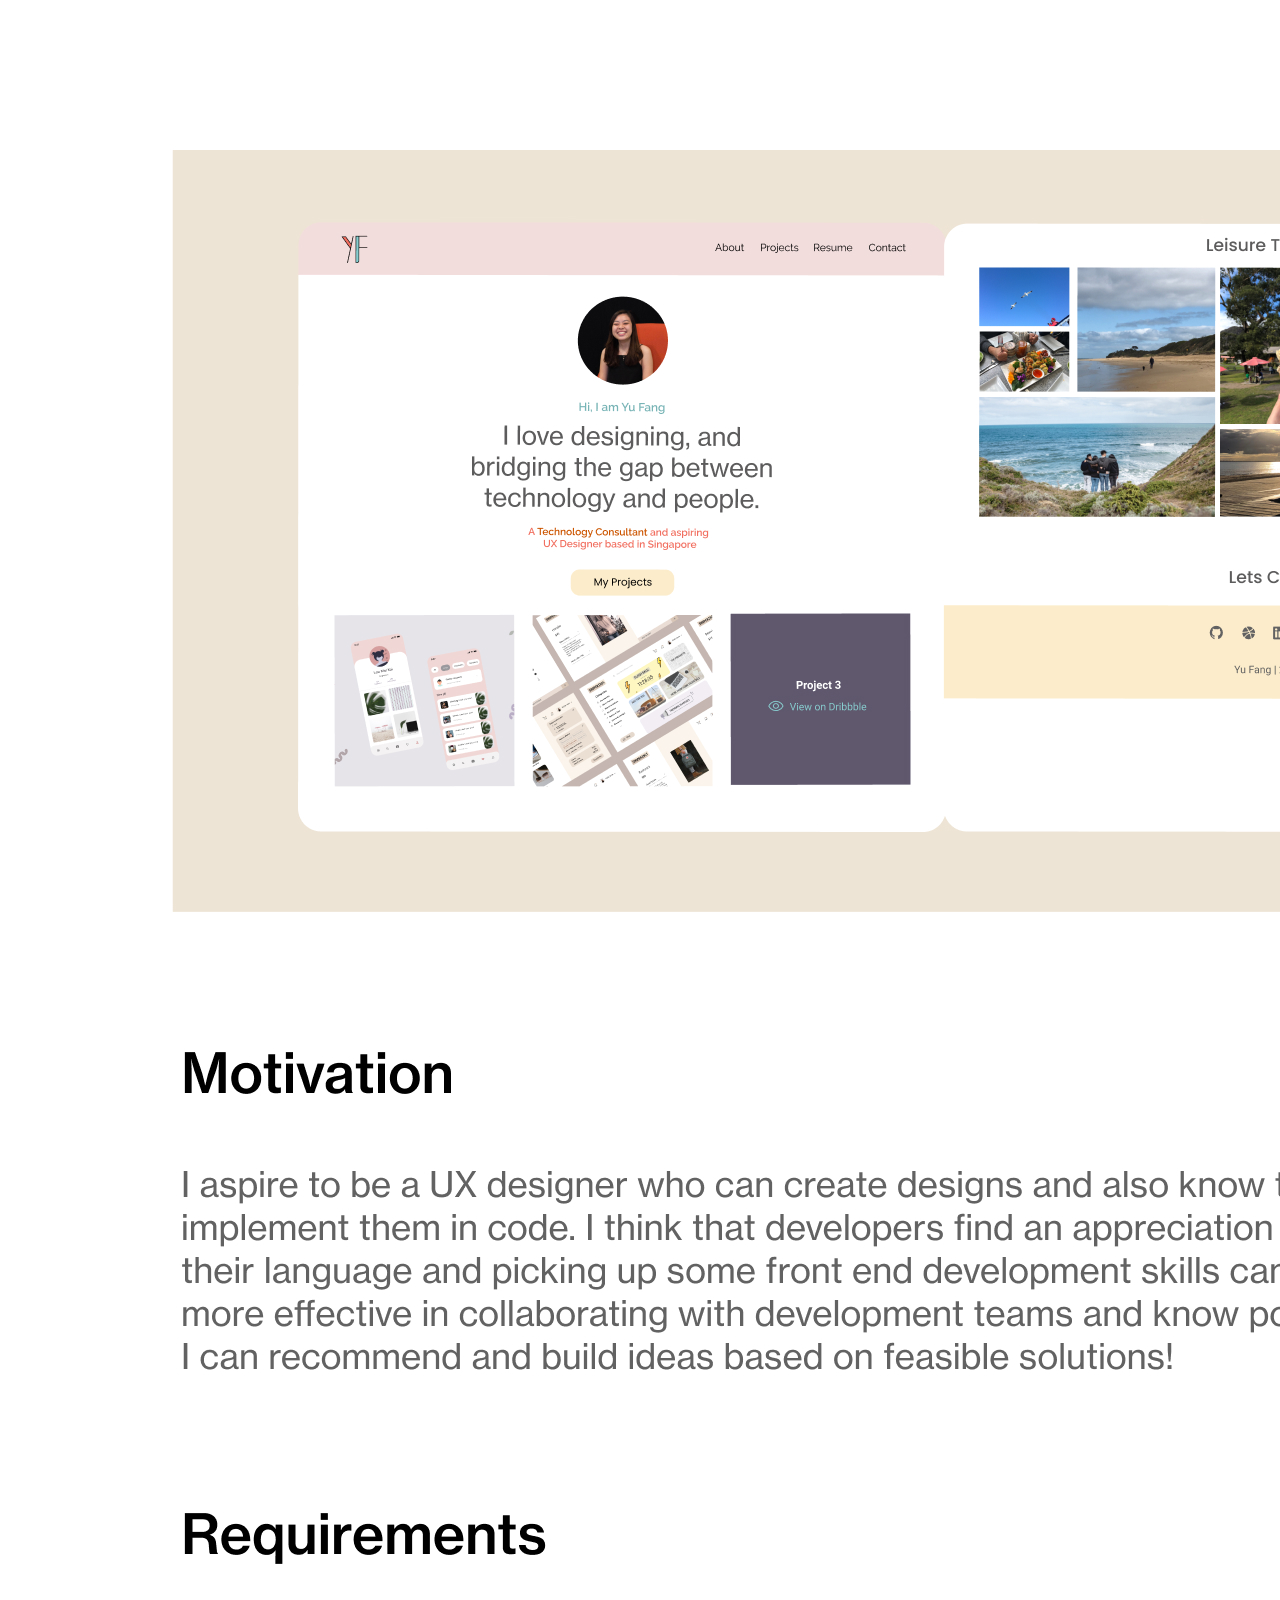
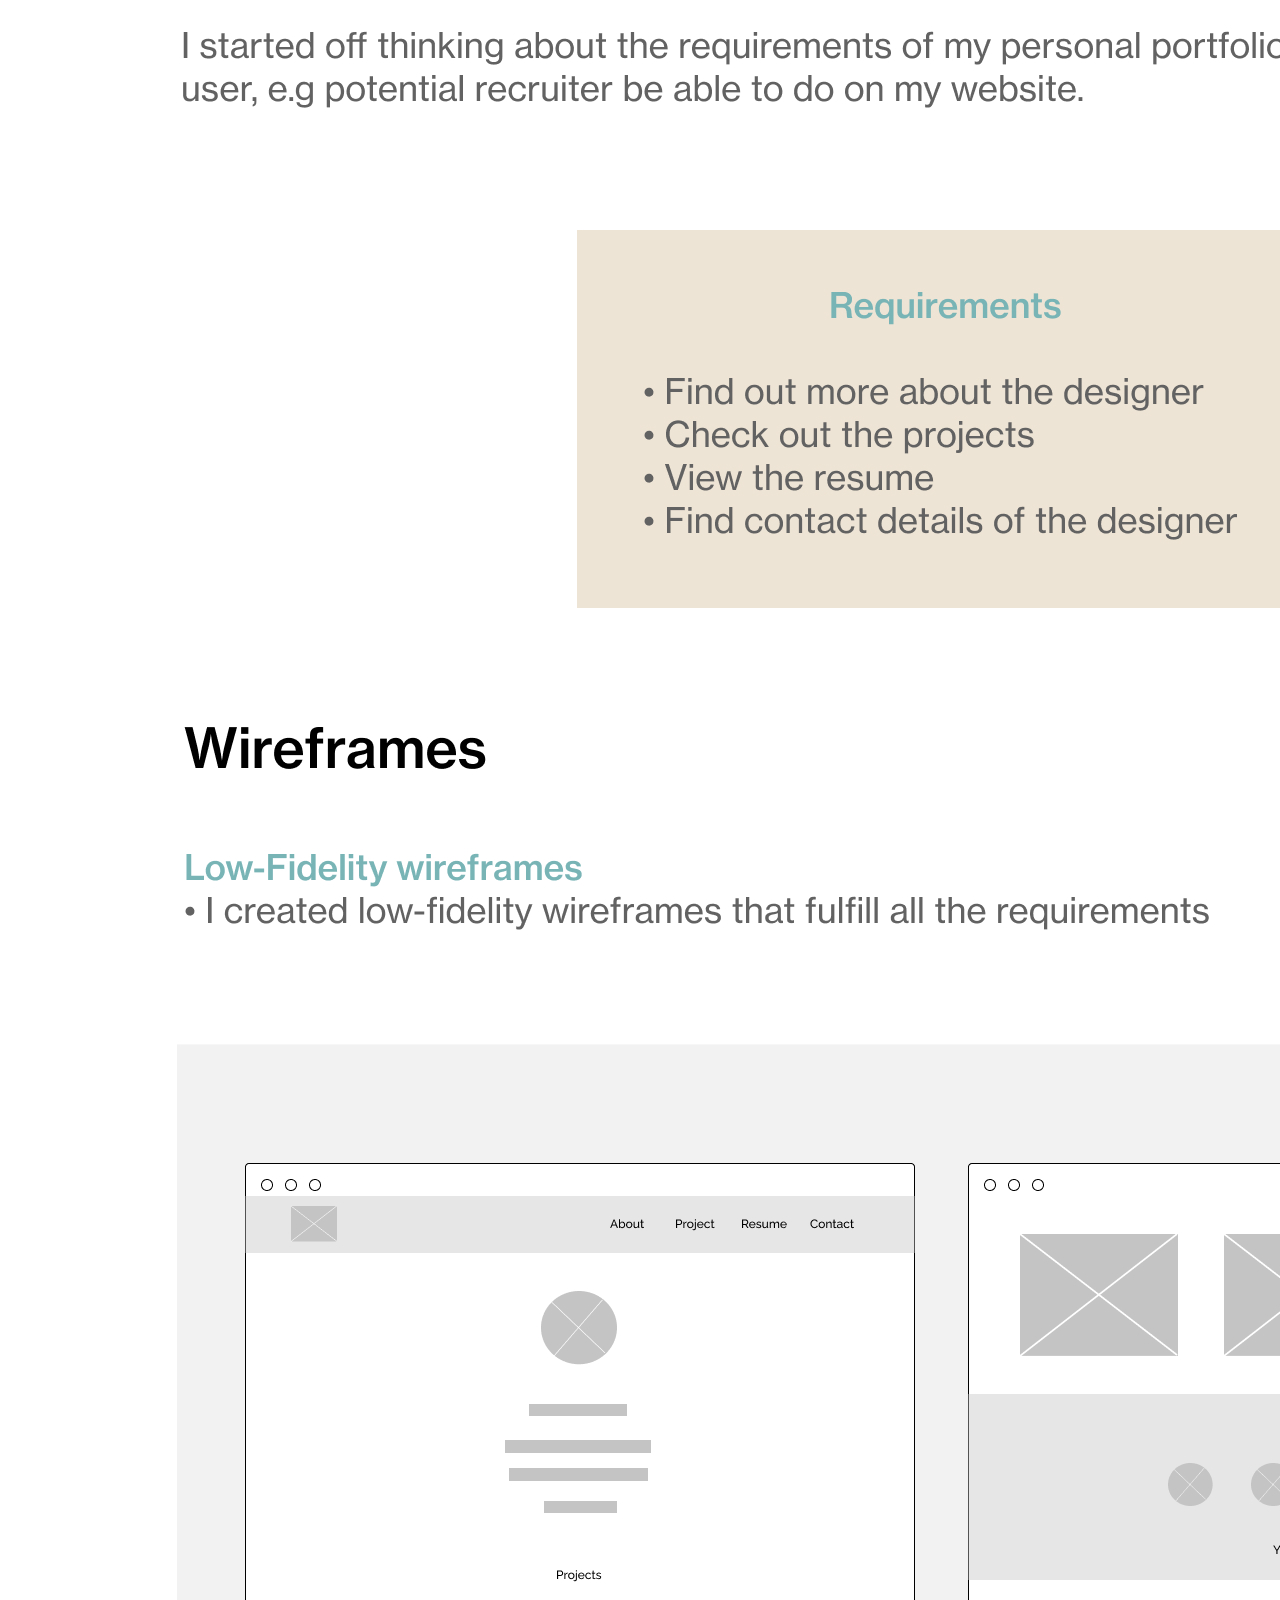
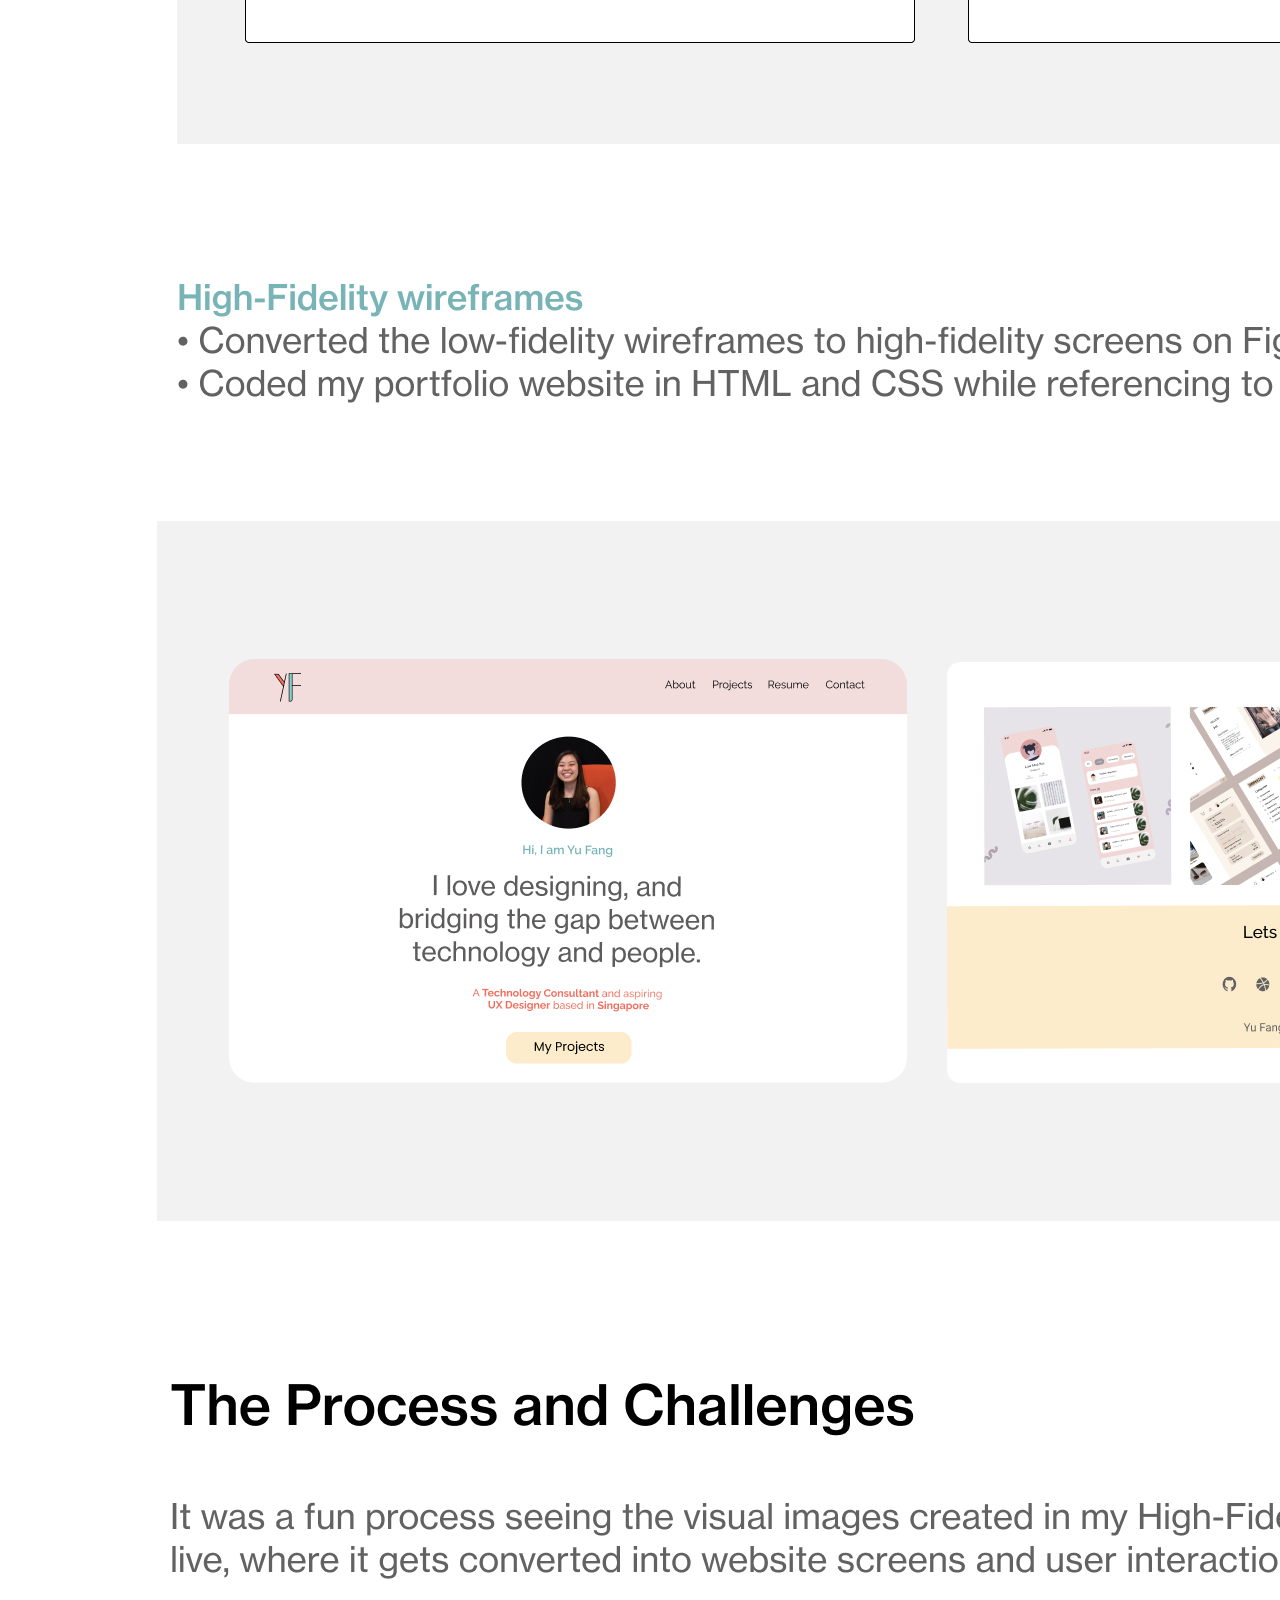
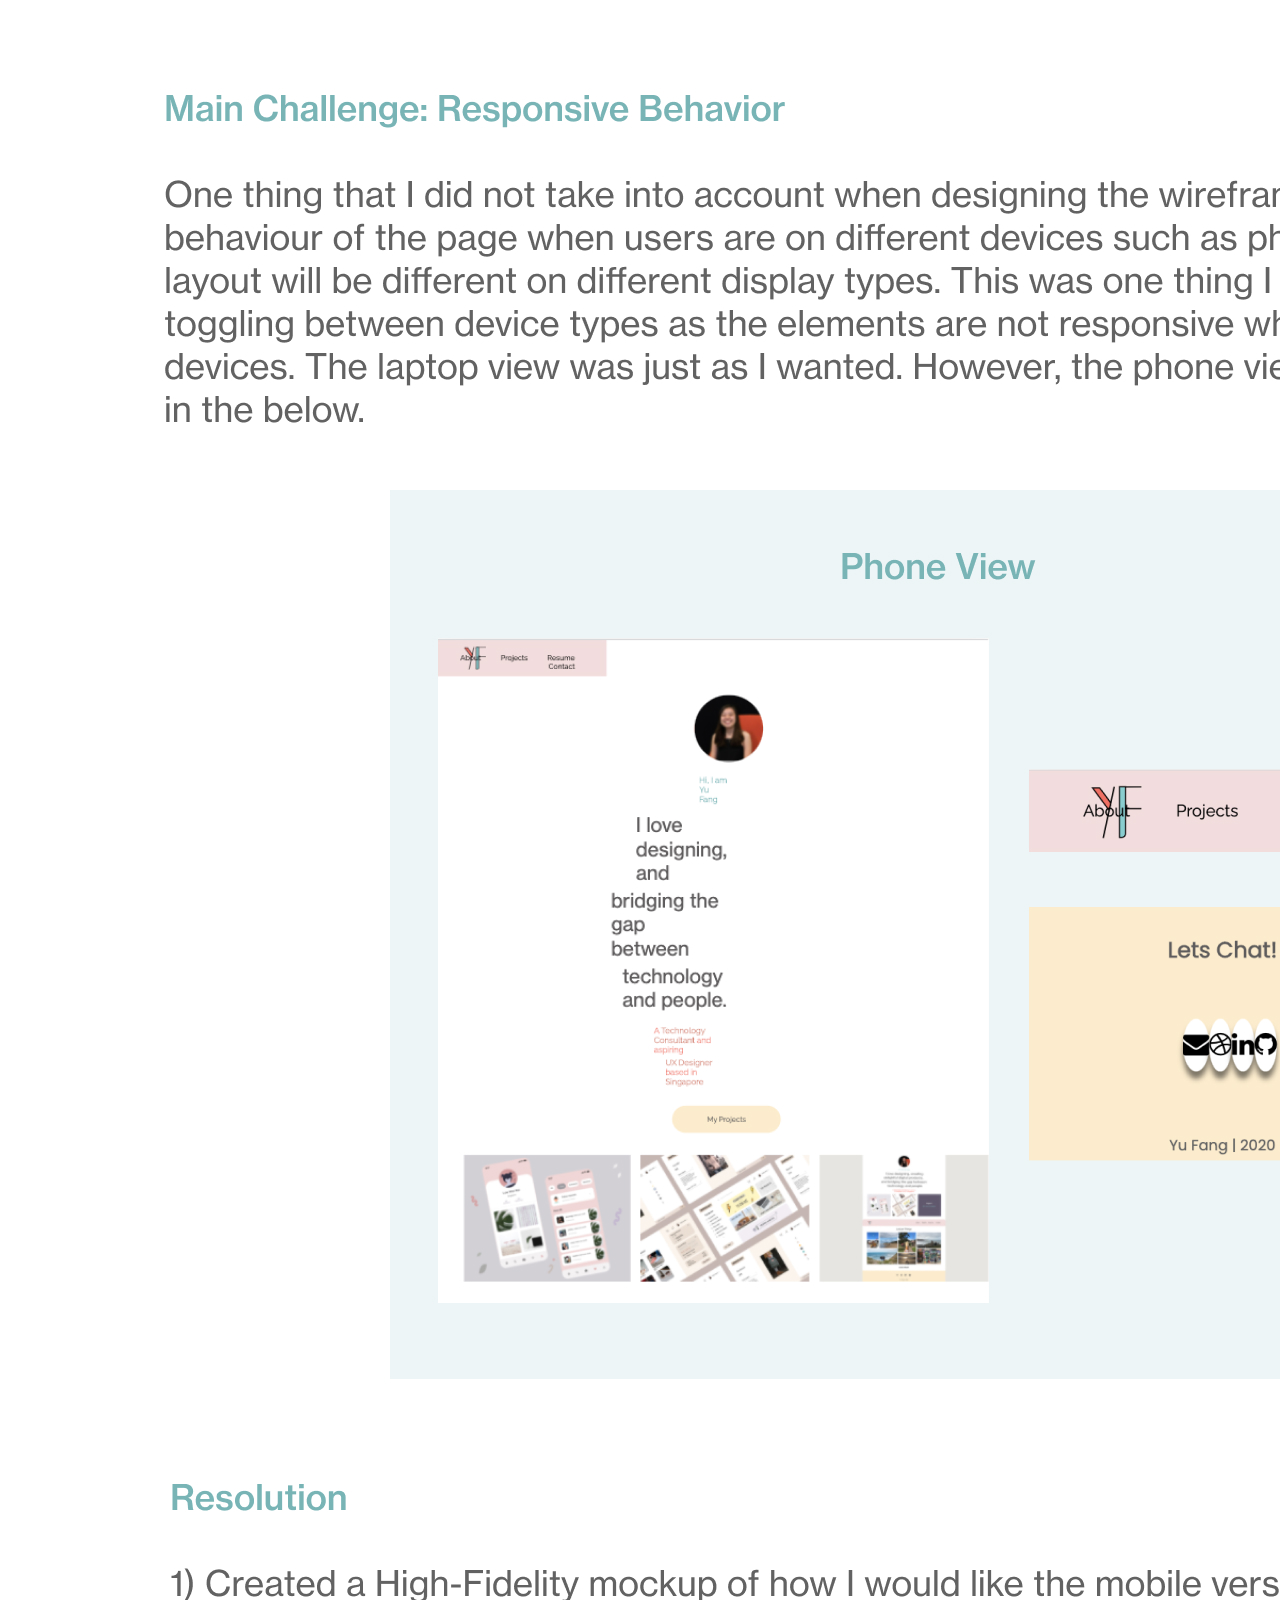
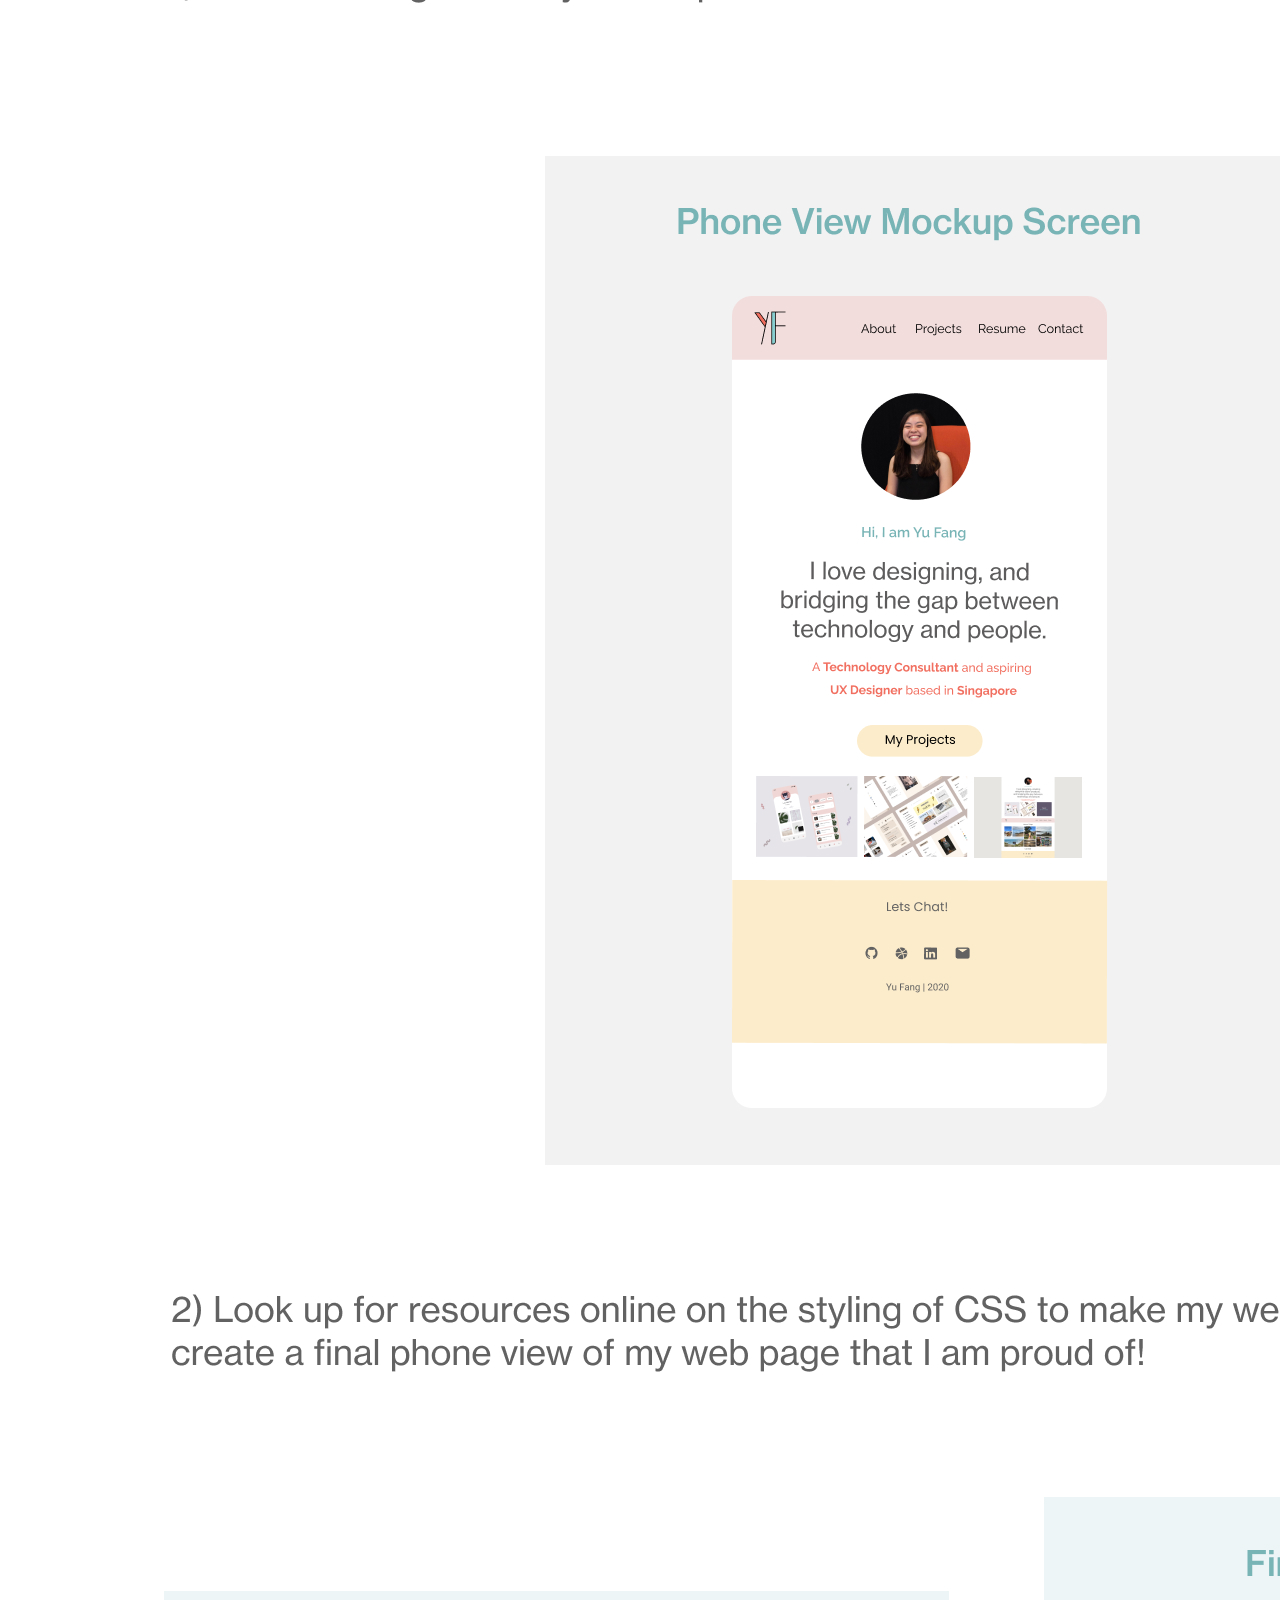
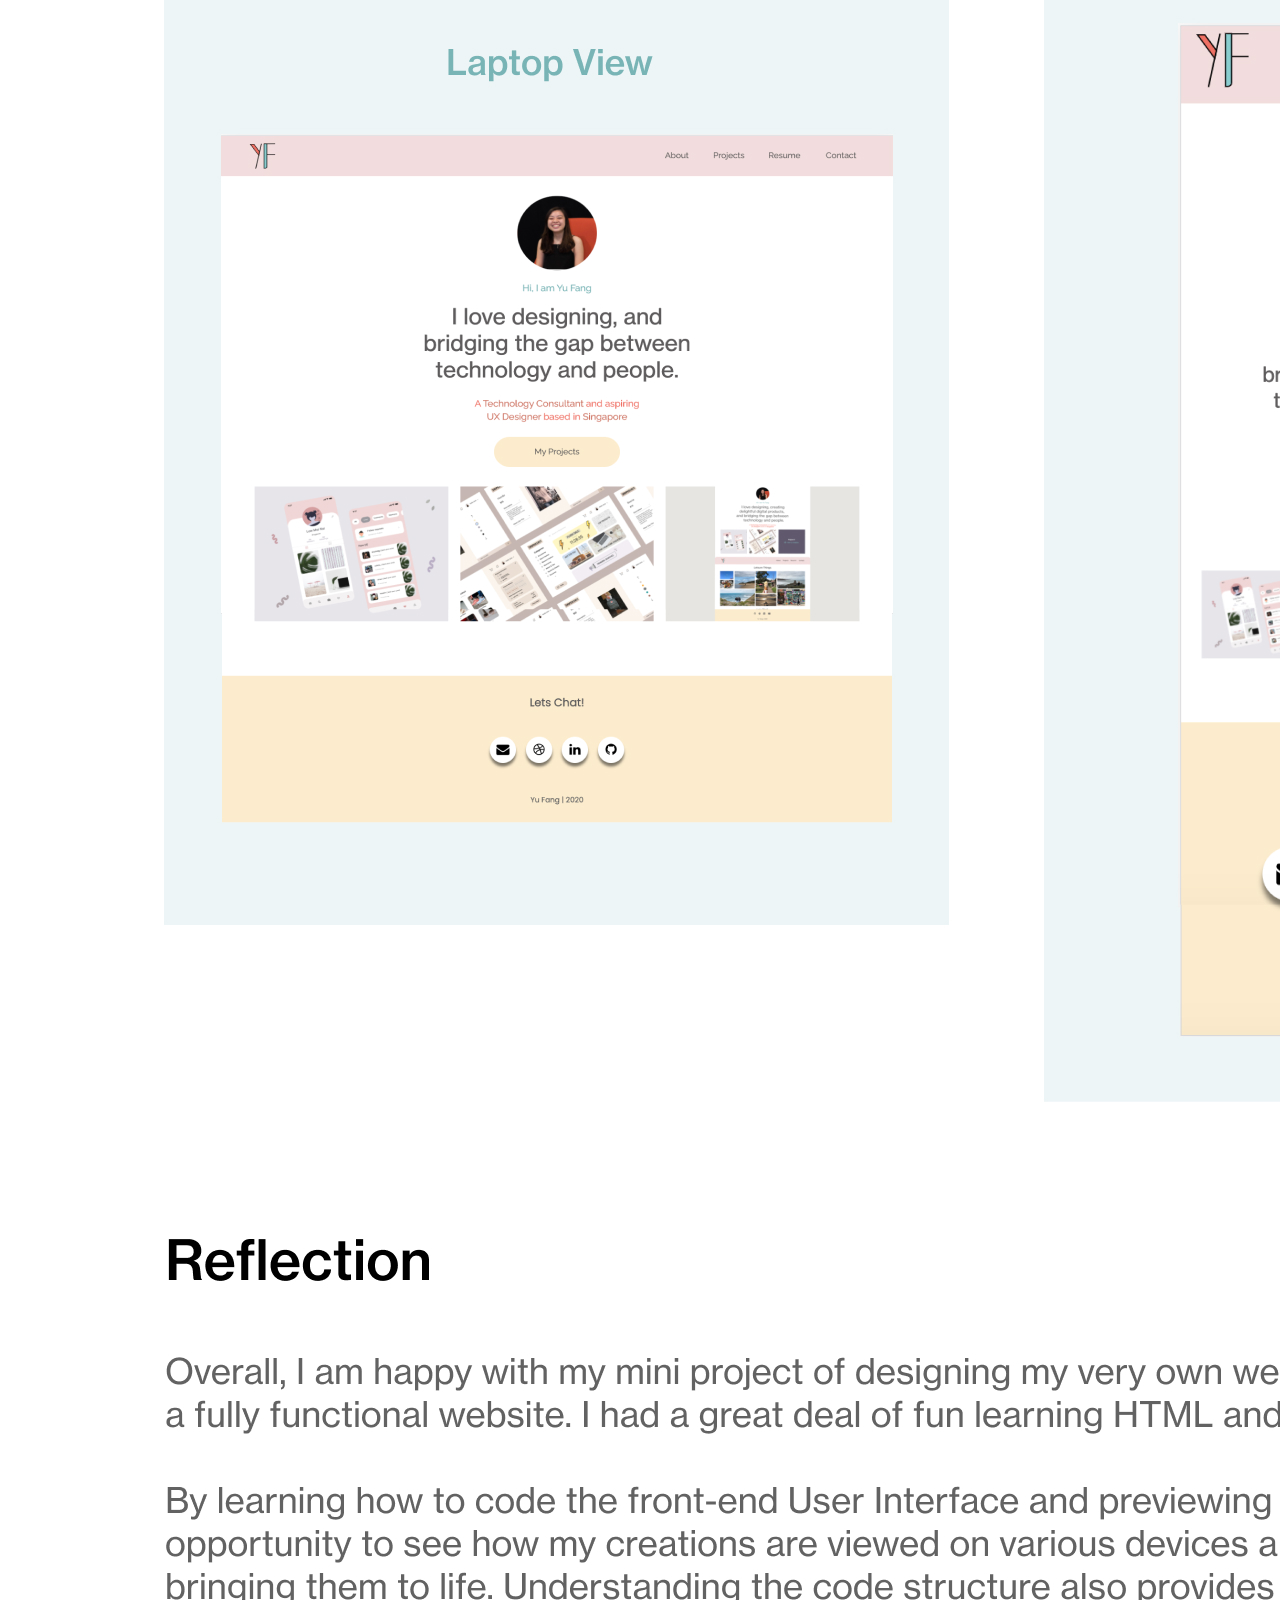
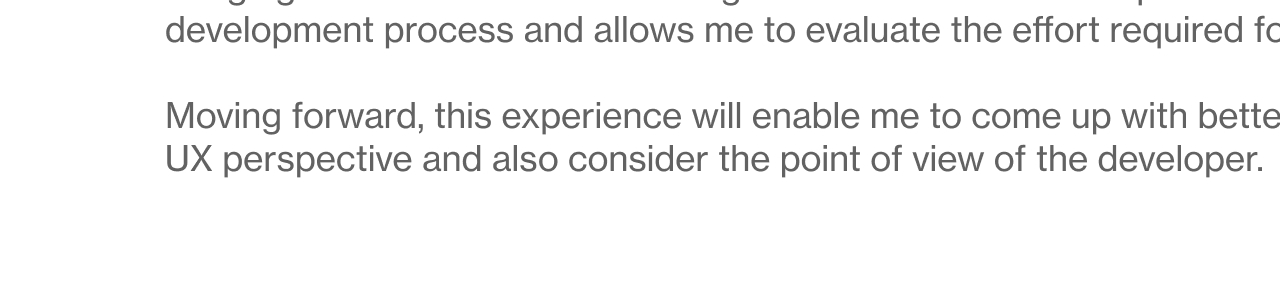
==== Portfolioproject/index.html @ fab6871f "Add files via upload" ====
<!DOCTYPE html>
<html>
  <head>
    <title>Center an Image using text align center</title>
    <style>
      .portproj-container {
        text-align: center;
      }
    

    </style>
  </head>
  <body>
    <div class="portproj-container"> <!-- Block parent element -->
      <img src="Portfoliodescp.jpg">
      
    </div>
  </body>
</html>
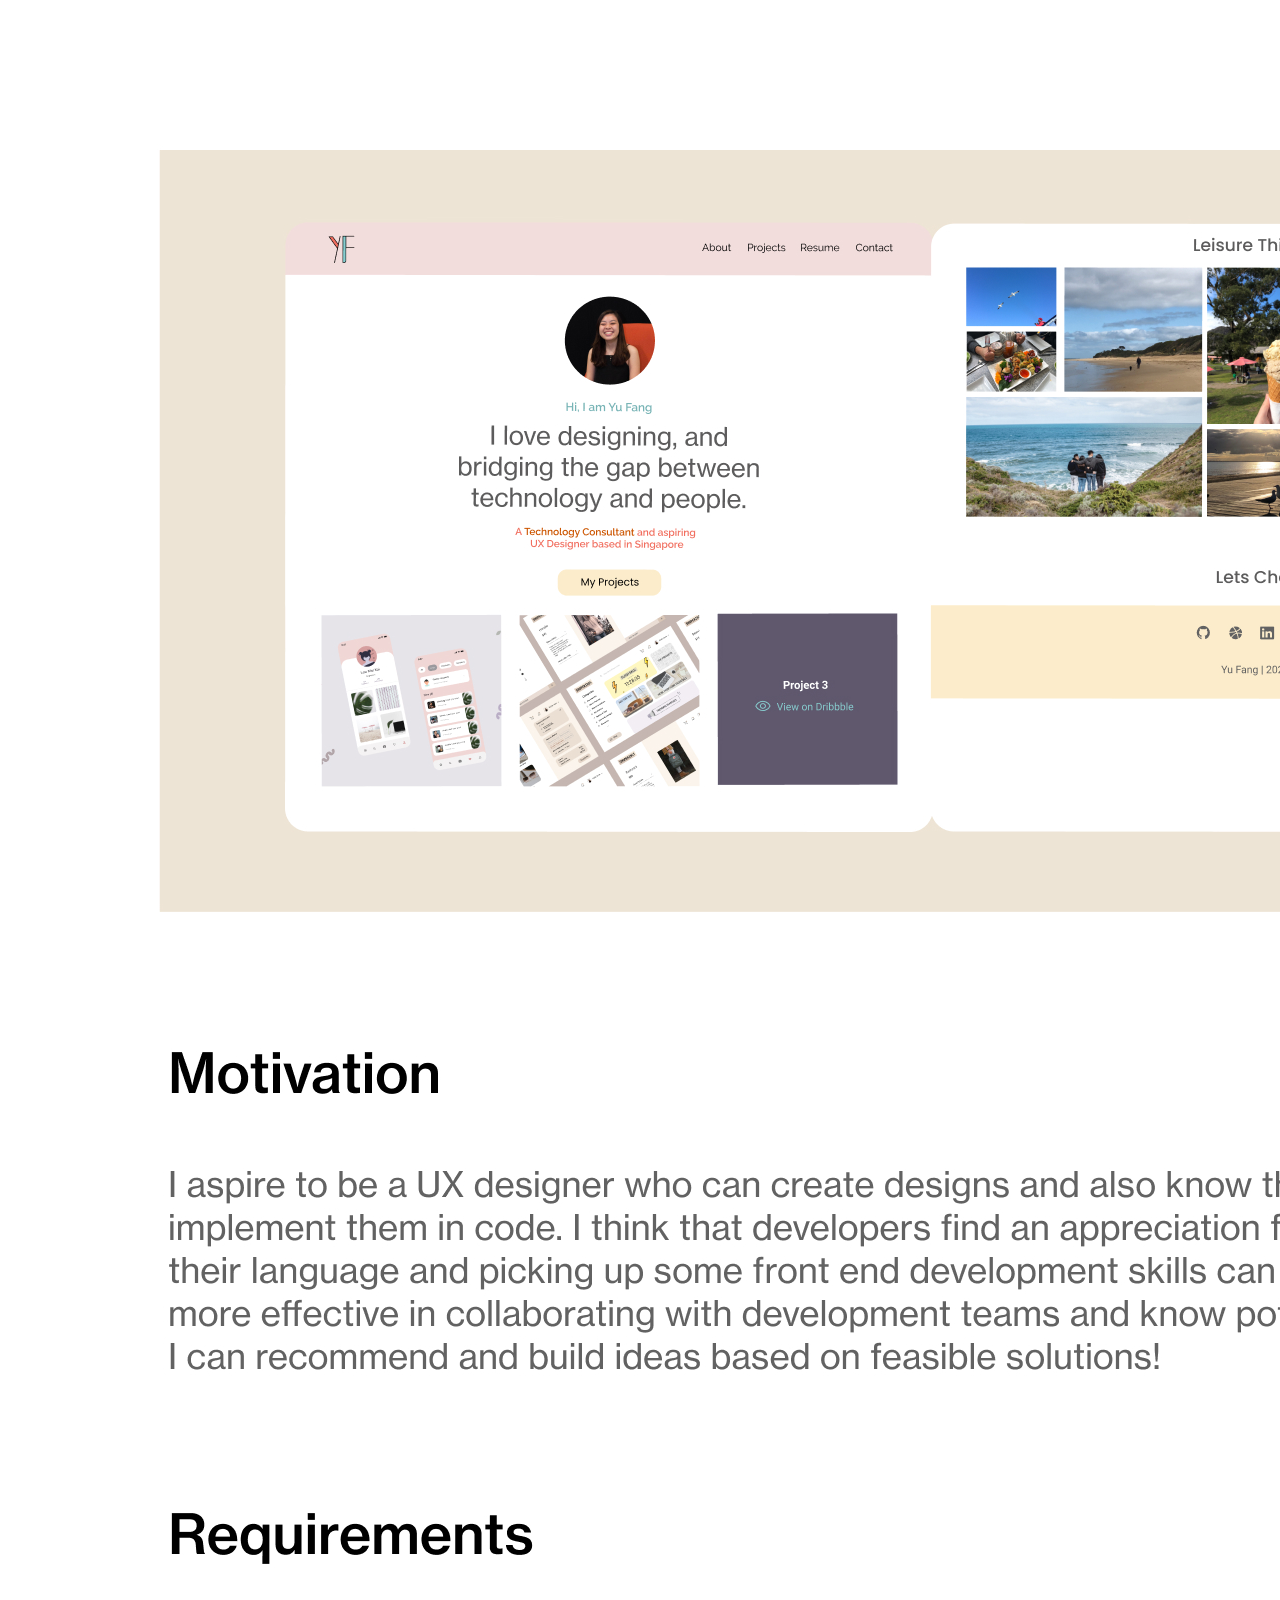
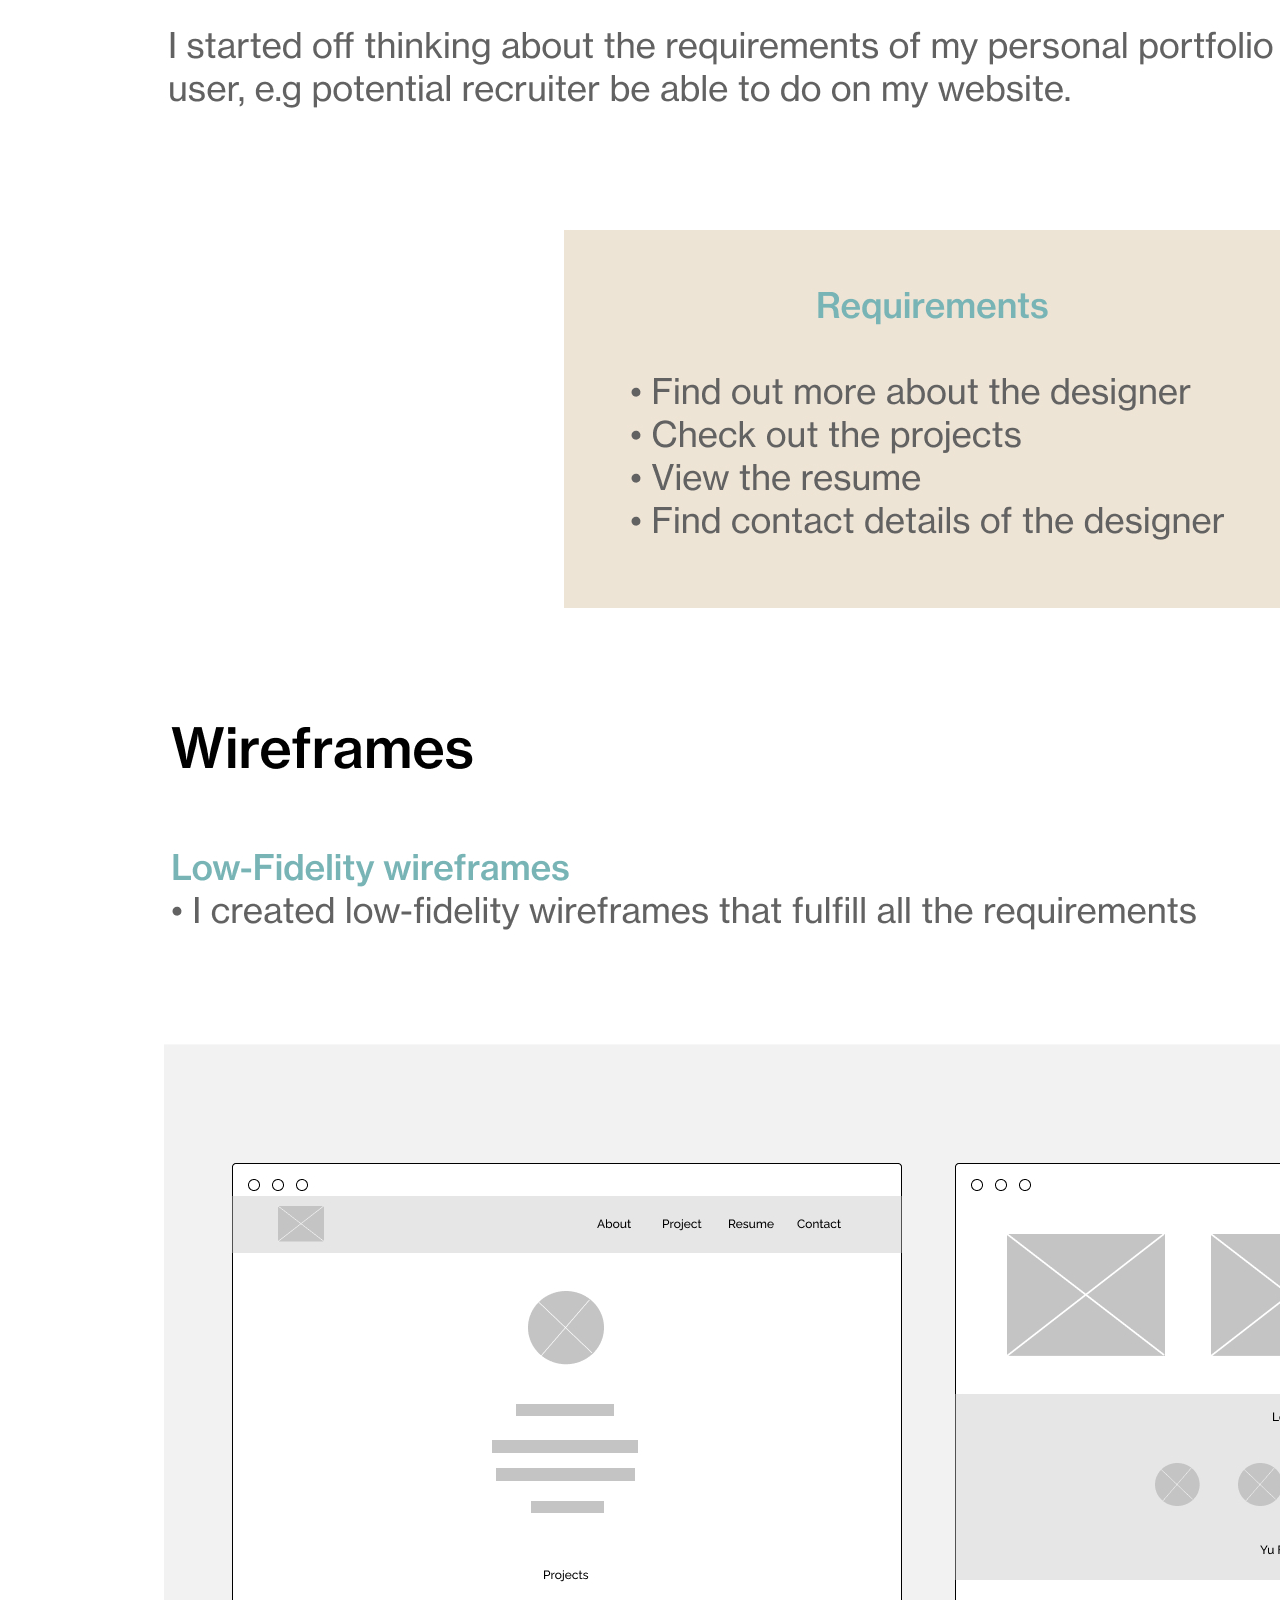
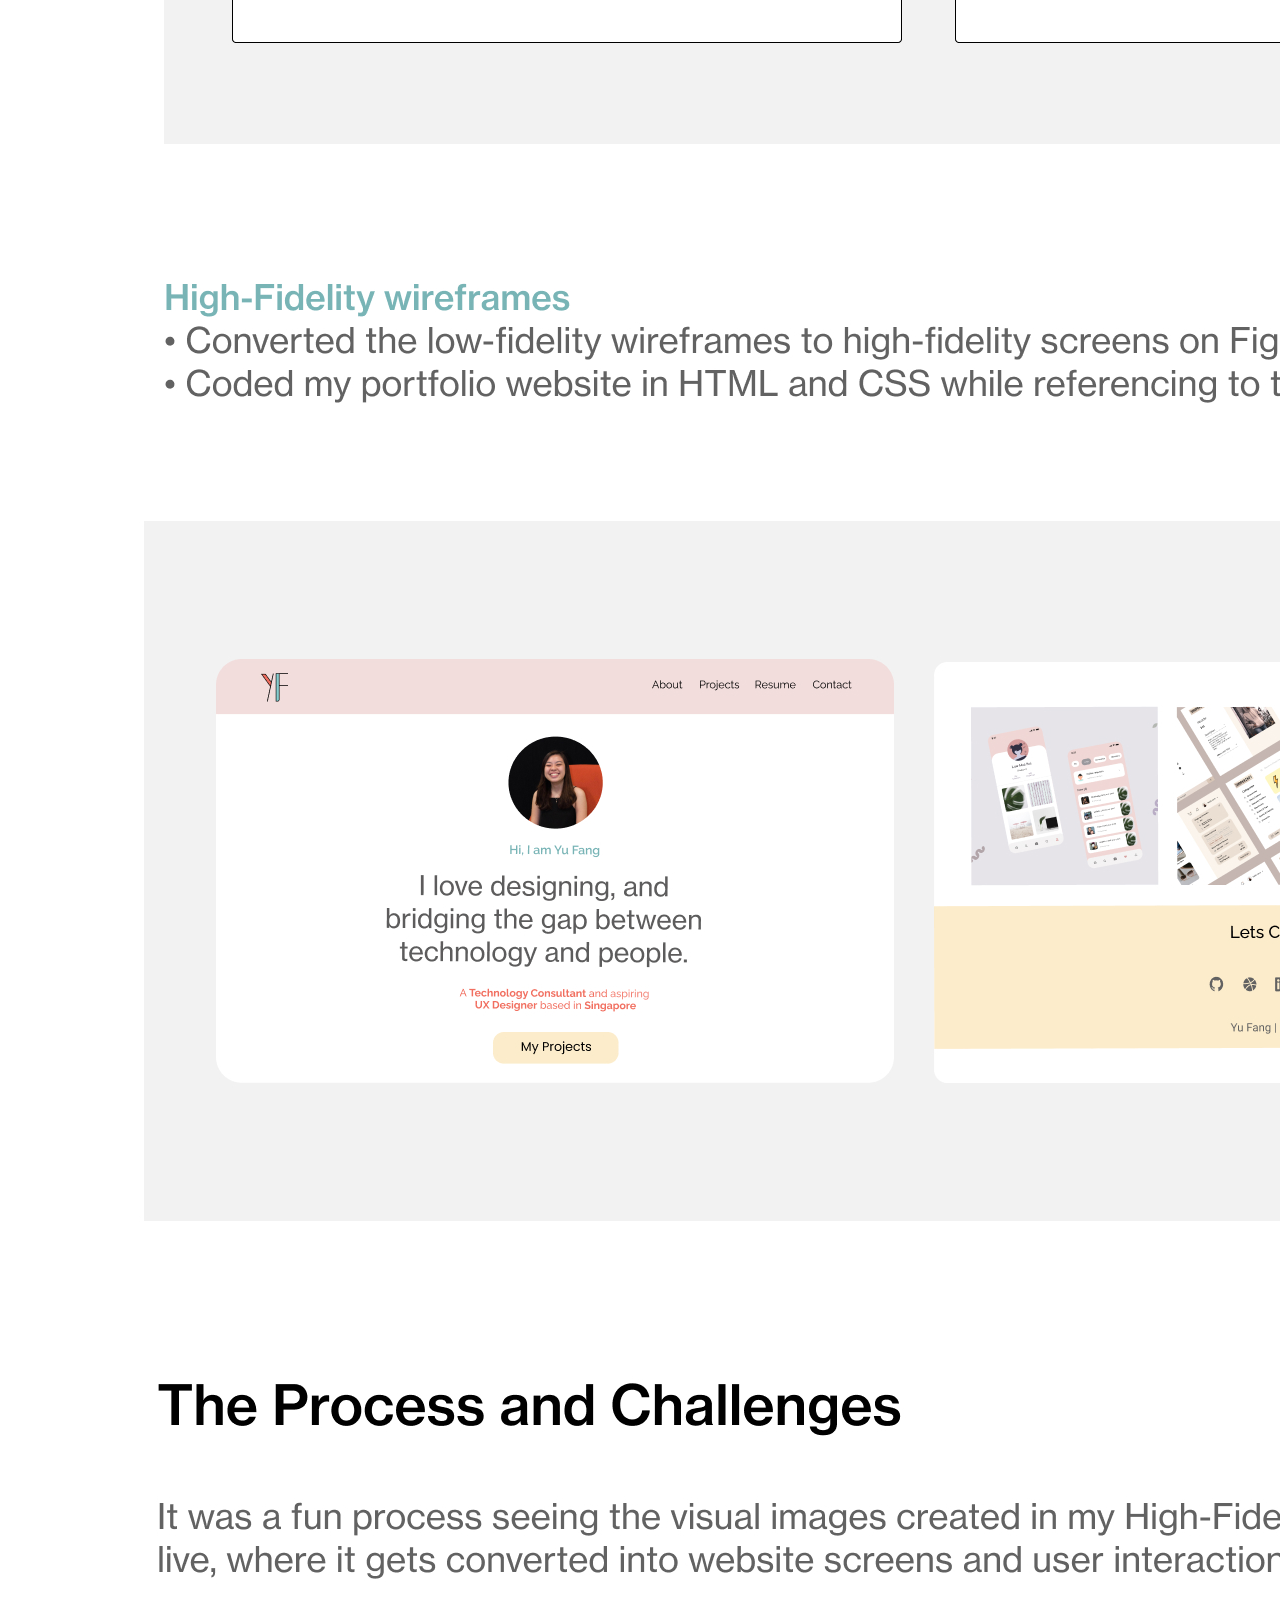
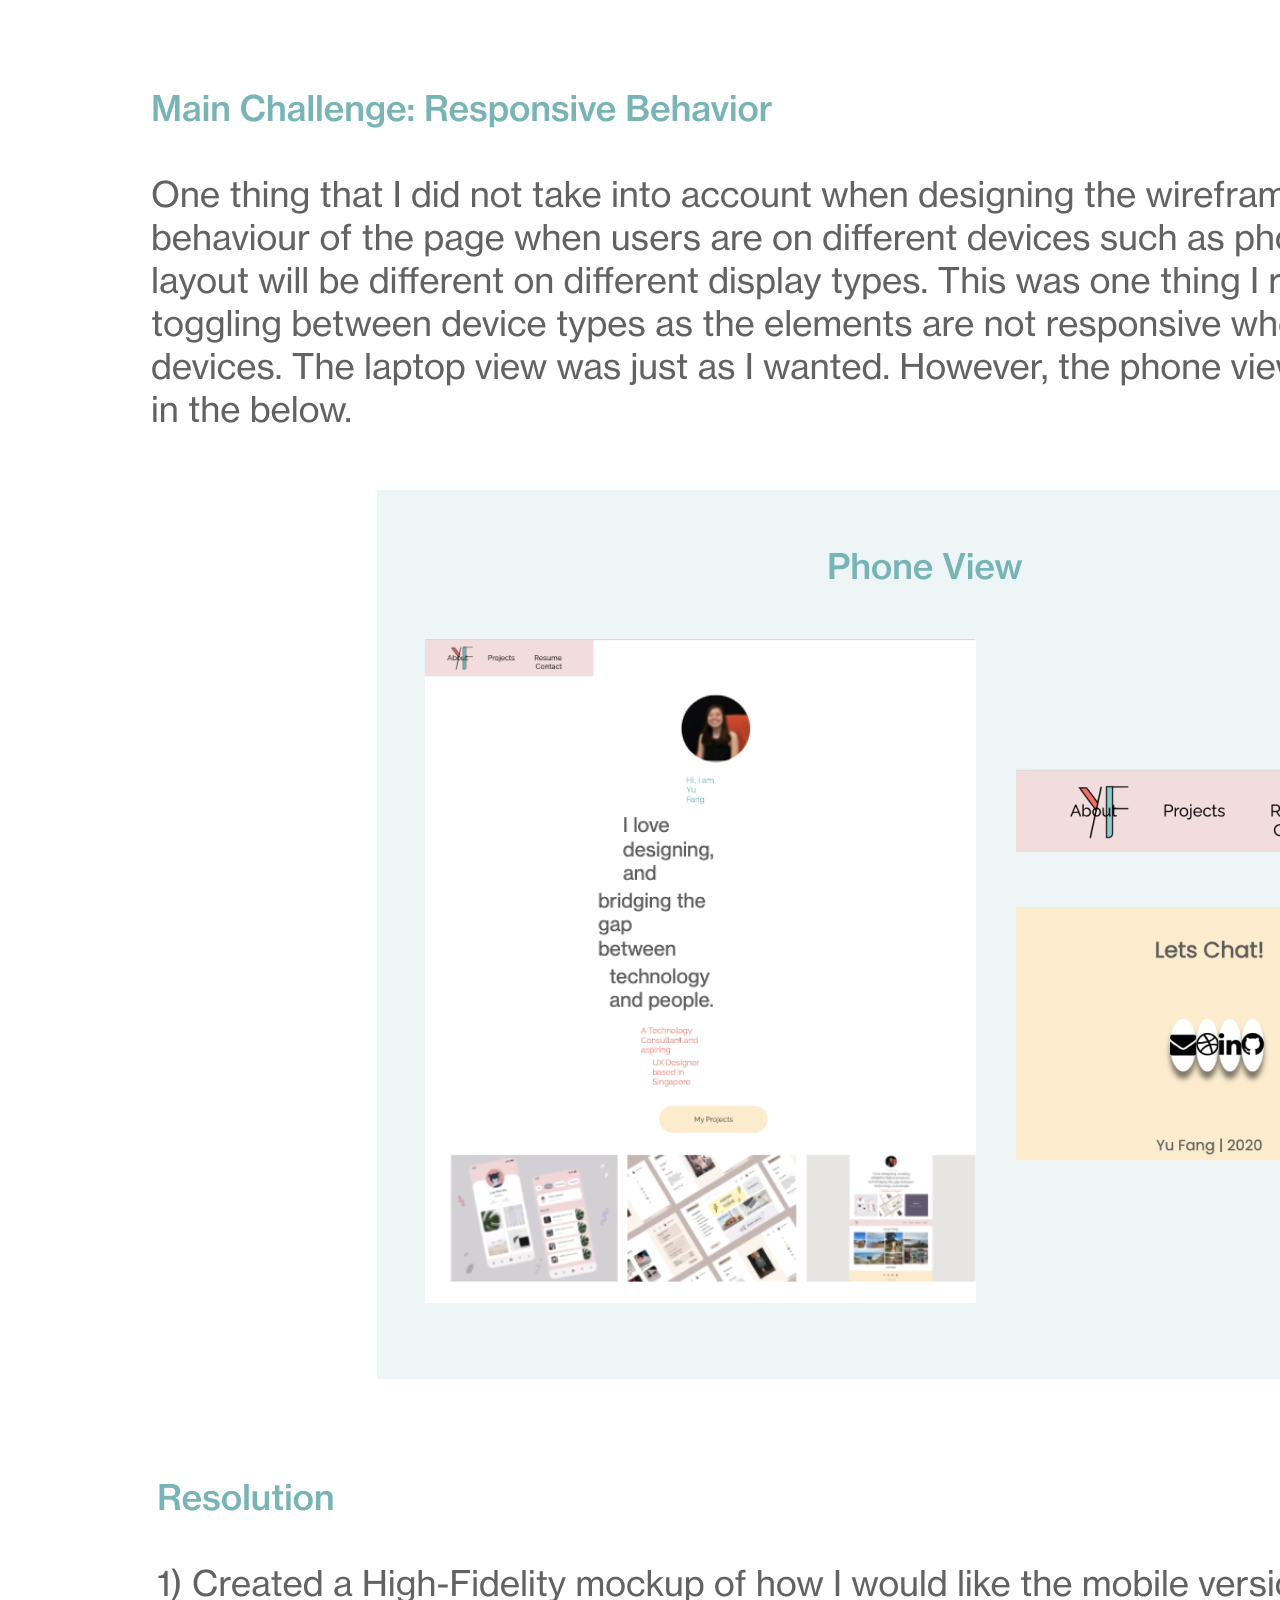
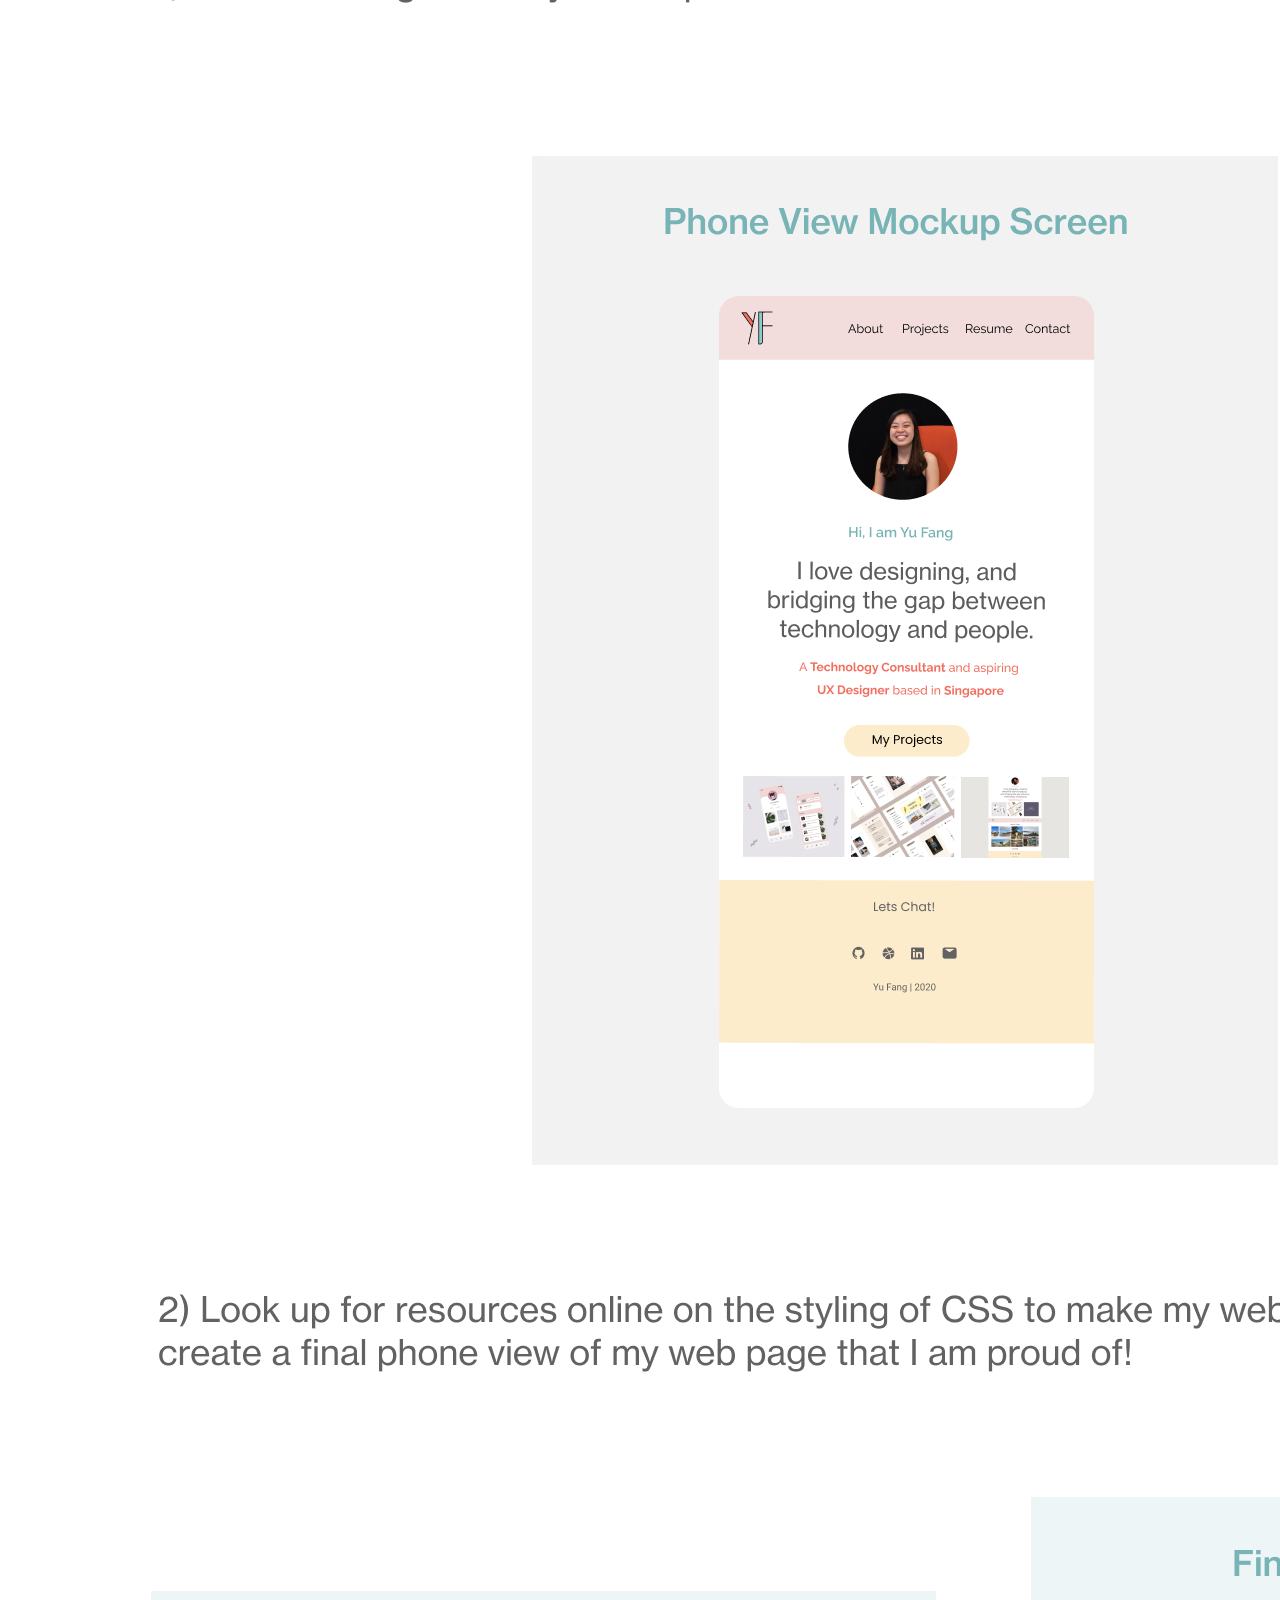
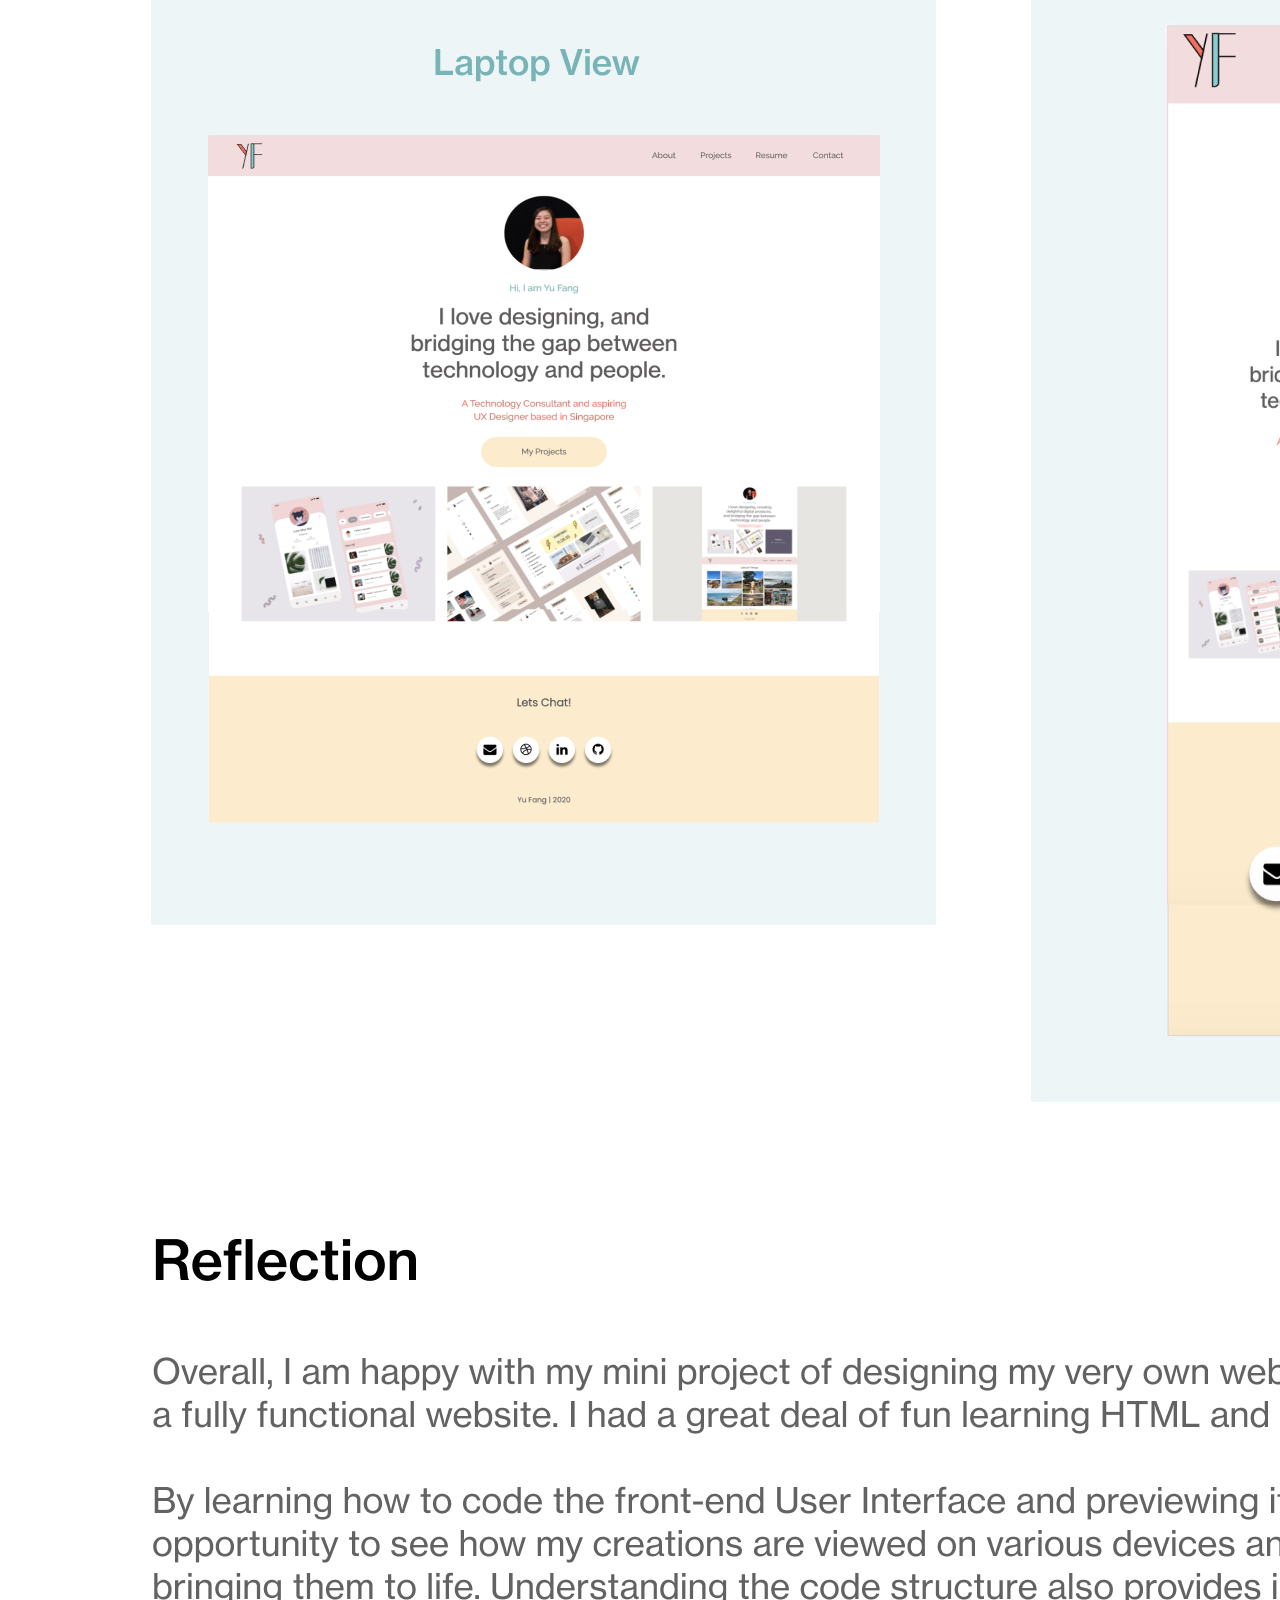
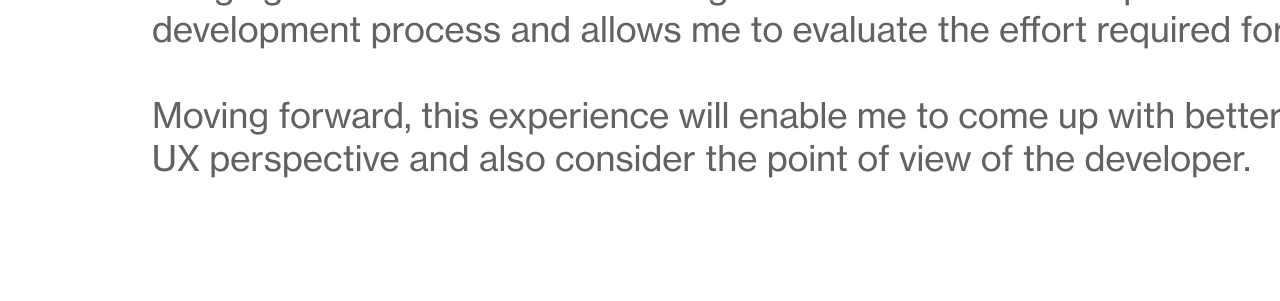
==== commit a59e5fc1: "Update index.html" ====
--- a/Portfolioproject/index.html
+++ b/Portfolioproject/index.html
@@ -5,6 +5,9 @@
     <style>
       .portproj-container {
         text-align: center;
+        margin-left: -1%;
+
+
       }
     
 
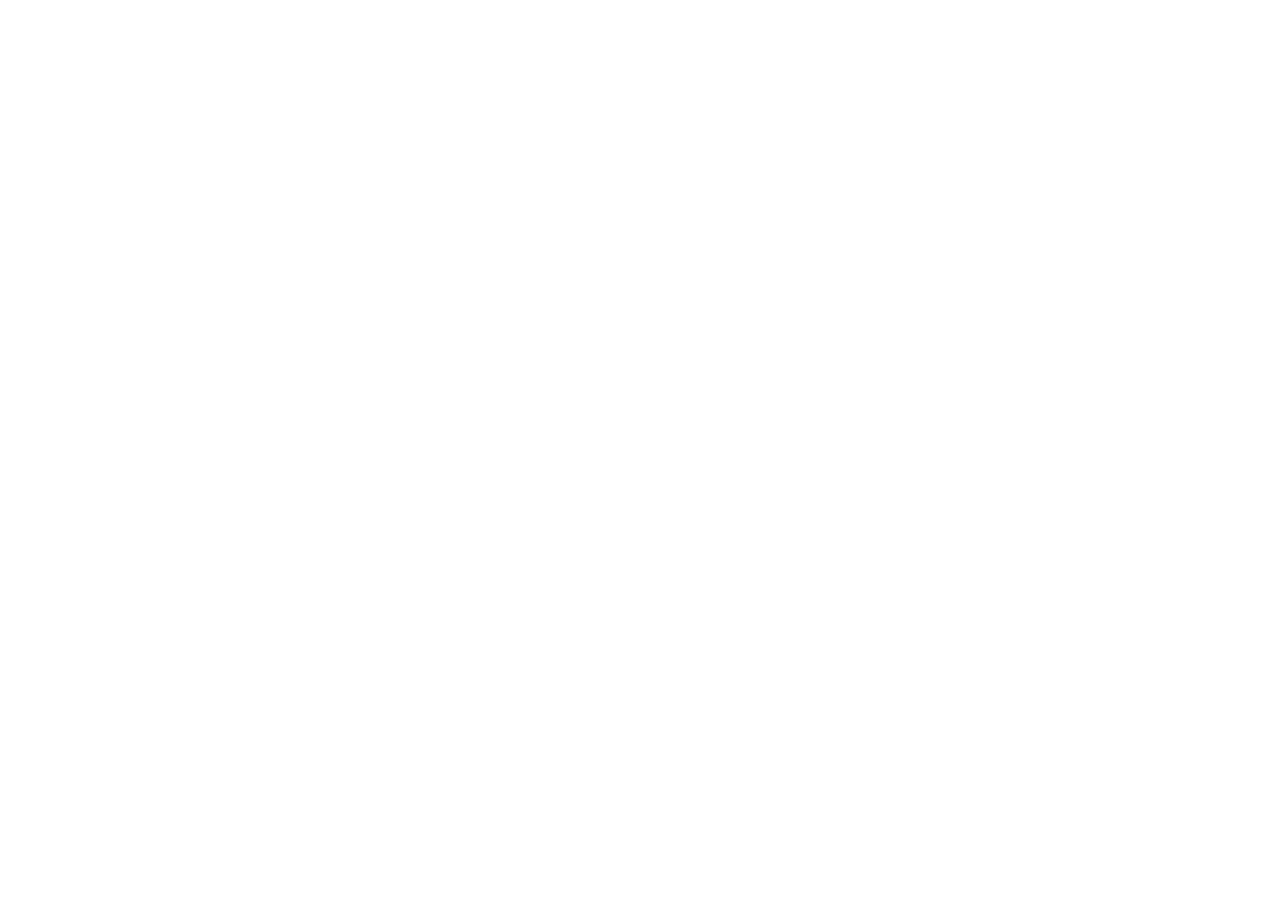
==== commit df3e0e3b: "Update index.html" ====
--- a/Portfolioproject/index.html
+++ b/Portfolioproject/index.html
@@ -5,8 +5,7 @@
     <style>
       .portproj-container {
         text-align: center;
-        margin-left: -1%;
-
+        margin-top: -5%;
 
       }
     
@@ -15,7 +14,7 @@
   </head>
   <body>
     <div class="portproj-container"> <!-- Block parent element -->
-      <img src="Portfoliodescp.jpg">
+      <img src="Group66.jpg">
       
     </div>
   </body>
